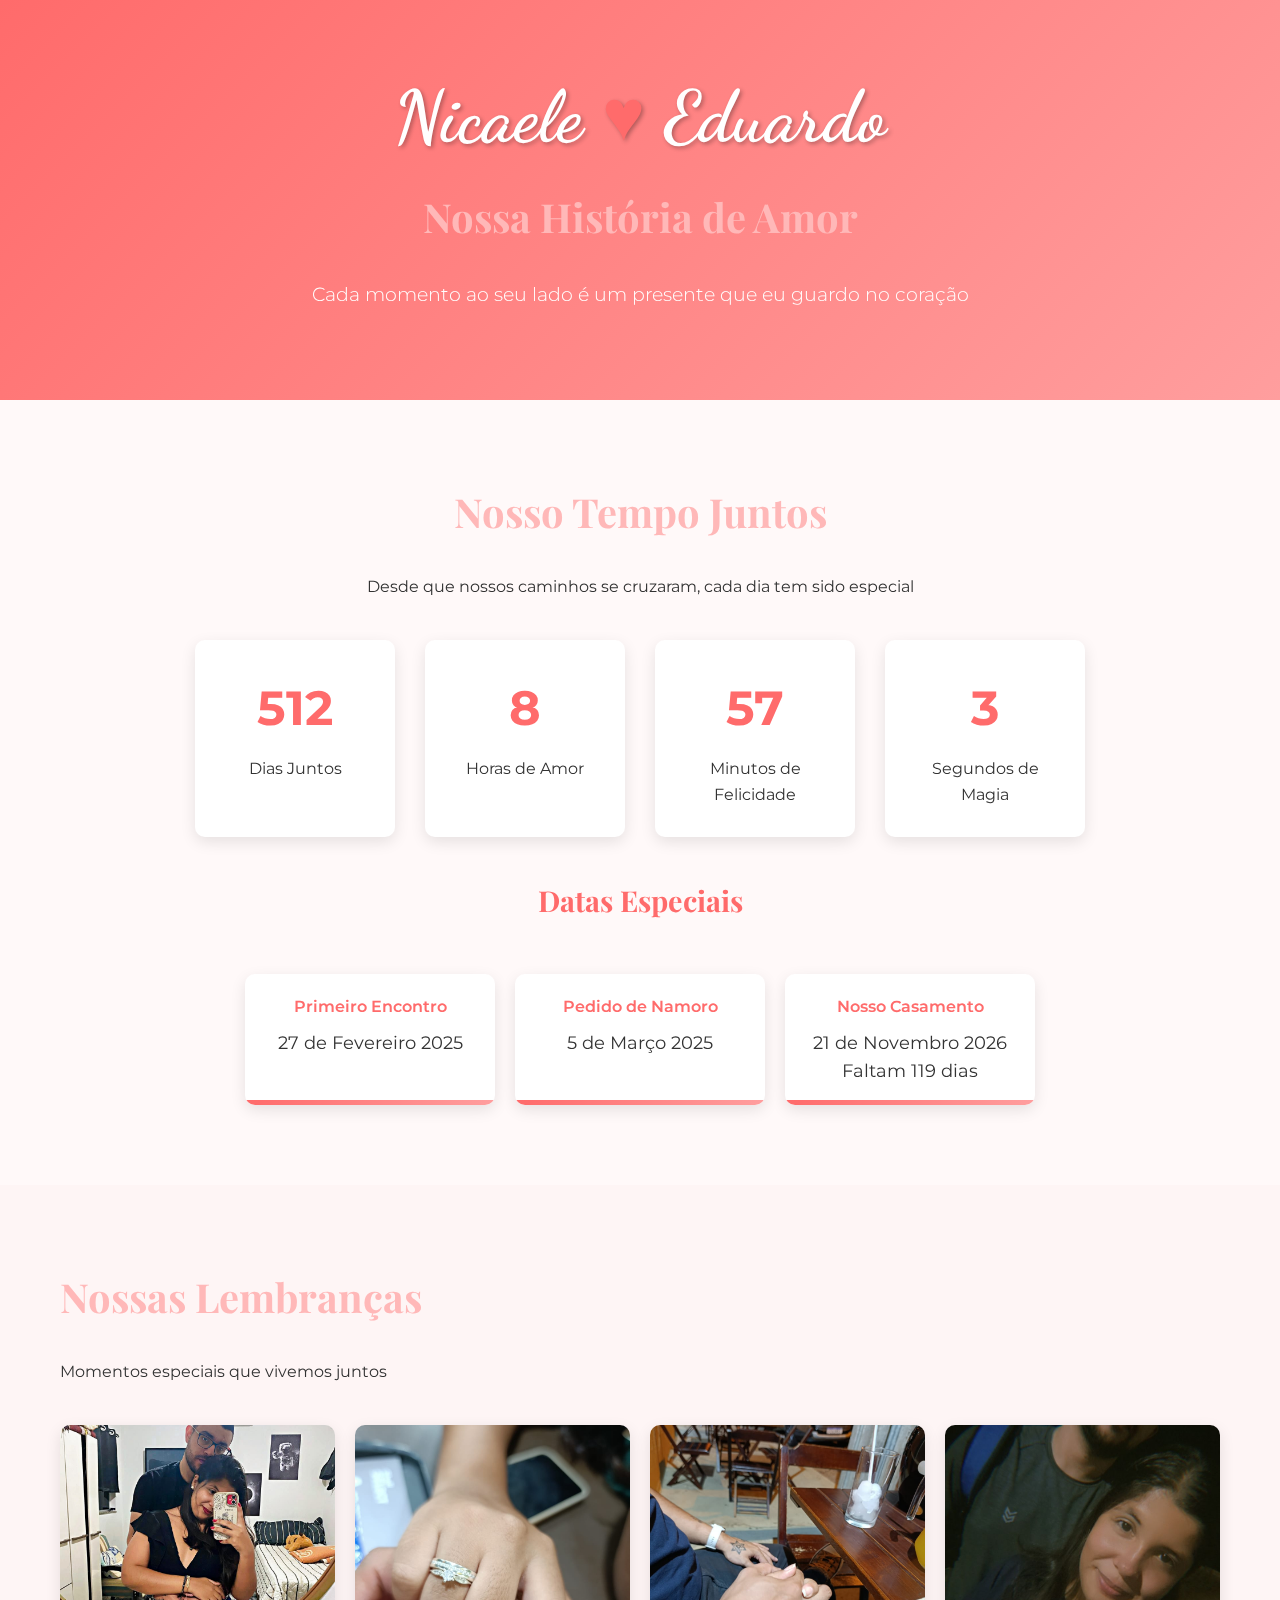
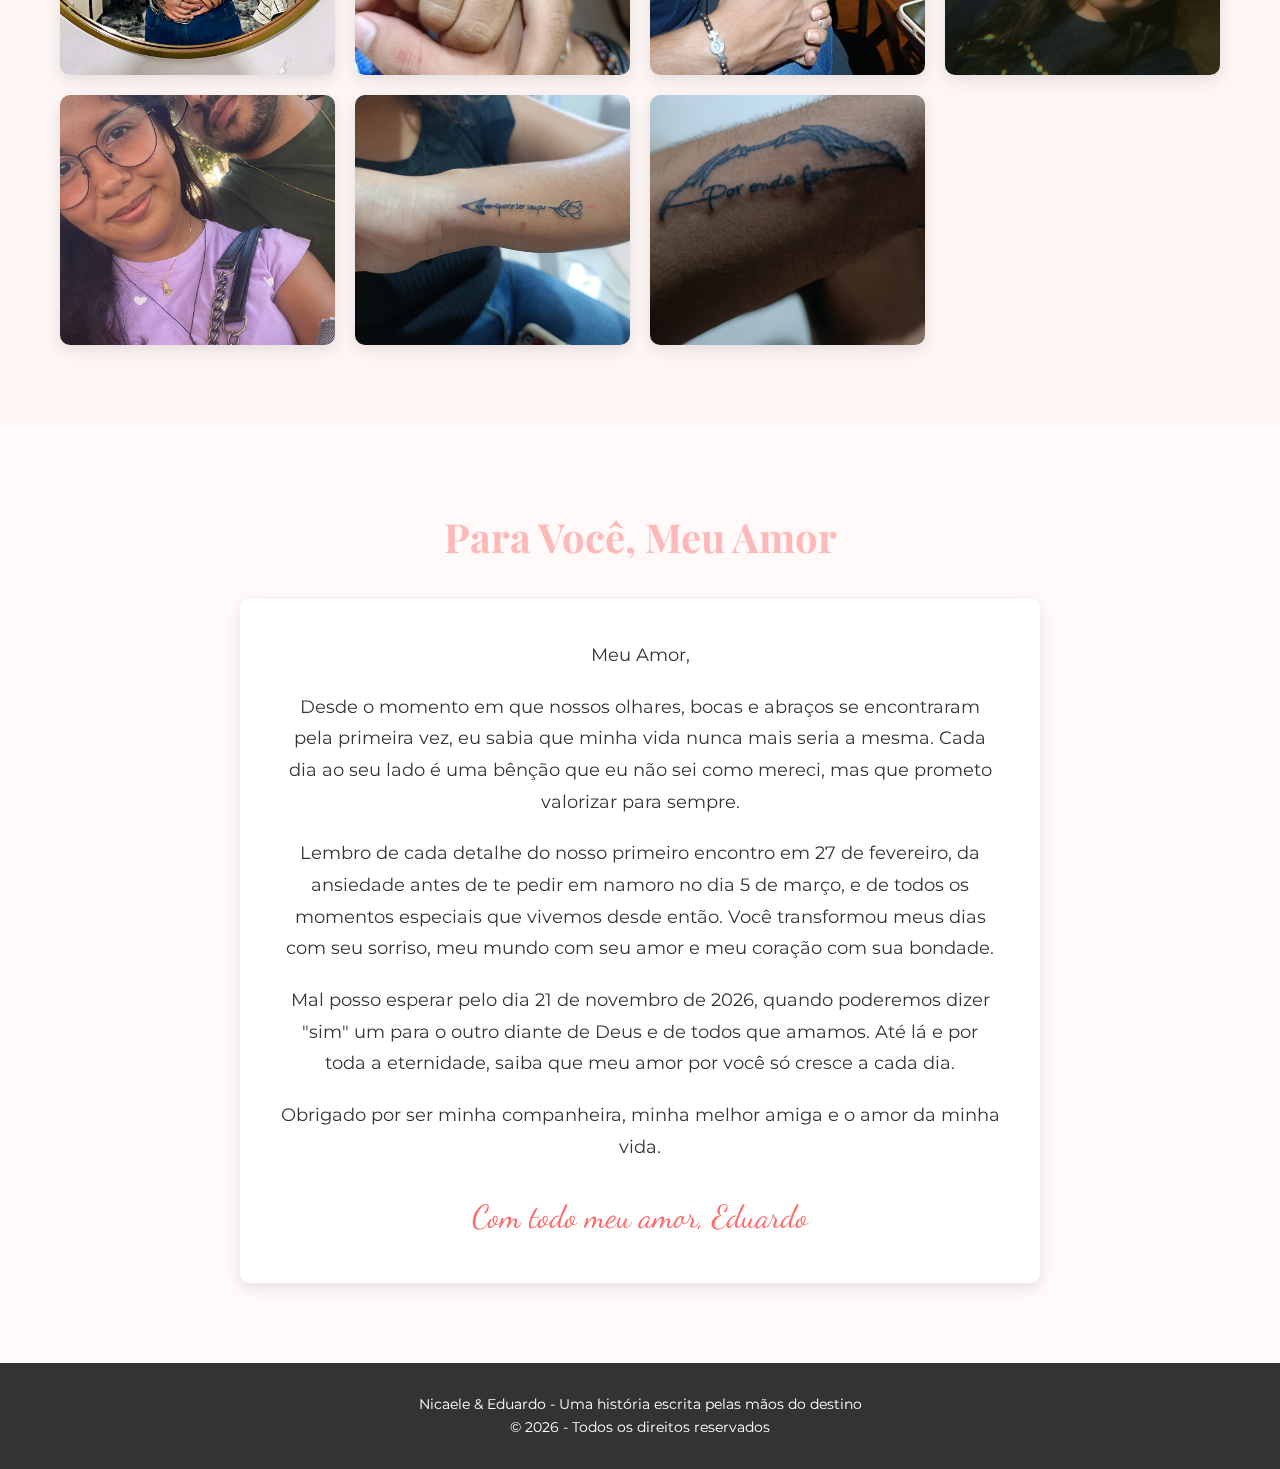
==== index.html @ 020f9d1f "first commit" ====
<!DOCTYPE html>
<html lang="pt-BR">
<head>
    <meta charset="UTF-8">
    <meta name="viewport" content="width=device-width, initial-scale=1.0">
    <title>Nicaele & Eduardo - Nossa História</title>
    <link rel="preconnect" href="https://fonts.googleapis.com">
    <link rel="preconnect" href="https://fonts.gstatic.com" crossorigin>
    <link href="https://fonts.googleapis.com/css2?family=Playfair+Display:wght@400;700&family=Montserrat:wght@300;400;600&family=Dancing+Script:wght@700&display=swap" rel="stylesheet">
    <style>
        :root {
            --primary: #ff6b6b;
            --secondary: #ffb8b8;
            --dark: #333;
            --light: #fff;
            --accent: #ff9e9e;
        }
        
        * {
            margin: 0;
            padding: 0;
            box-sizing: border-box;
        }
        
        body {
            font-family: 'Montserrat', sans-serif;
            background-color: #fff9f9;
            color: var(--dark);
            line-height: 1.6;
        }
        
        .container {
            max-width: 1200px;
            margin: 0 auto;
            padding: 0 20px;
        }
        
        header {
            background: linear-gradient(135deg, var(--primary), var(--accent));
            color: var(--light);
            text-align: center;
            padding: 60px 0;
            position: relative;
            overflow: hidden;
        }
        
        header::before {
            content: "";
            position: absolute;
            top: 0;
            left: 0;
            width: 100%;
            height: 100%;
            background: url('https://images.unsplash.com/photo-1518199266791-5375a83190b7?ixlib=rb-1.2.1&auto=format&fit=crop&w=1350&q=80') center/cover;
            opacity: 0.2;
            z-index: 0;
        }
        
        header .container {
            position: relative;
            z-index: 1;
        }
        
        h1 {
            font-family: 'Dancing Script', cursive;
            font-size: 4.5rem;
            margin-bottom: 10px;
            text-shadow: 2px 2px 4px rgba(0, 0, 0, 0.3);
        }
        
        h2 {
            font-family: 'Playfair Display', serif;
            font-size: 2.5rem;
            margin-bottom: 30px;
            color: var(--secondary);
        }
        
        h3 {
            font-family: 'Playfair Display', serif;
            font-size: 1.8rem;
            margin: 30px 0 20px;
            color: var(--primary);
        }
        
        .subtitle {
            font-size: 1.2rem;
            margin-bottom: 30px;
            font-weight: 300;
        }
        
        .heart {
            color: var(--primary);
            animation: pulse 1.5s infinite;
            display: inline-block;
        }
        
        @keyframes pulse {
            0% { transform: scale(1); }
            50% { transform: scale(1.3); }
            100% { transform: scale(1); }
        }
        
        .timeline-section {
            padding: 80px 0;
            text-align: center;
        }
        
        .counters {
            display: flex;
            justify-content: center;
            flex-wrap: wrap;
            gap: 30px;
            margin: 40px 0;
        }
        
        .counter-box {
            background: var(--light);
            border-radius: 10px;
            padding: 30px;
            width: 200px;
            box-shadow: 0 5px 15px rgba(0, 0, 0, 0.1);
            transition: transform 0.3s, box-shadow 0.3s;
        }
        
        .counter-box:hover {
            transform: translateY(-10px);
            box-shadow: 0 15px 30px rgba(0, 0, 0, 0.15);
        }
        
        .counter-number {
            font-size: 3rem;
            font-weight: 700;
            color: var(--primary);
            margin-bottom: 10px;
        }
        
        .counter-label {
            font-size: 1rem;
            color: var(--dark);
        }
        
        .important-dates {
            display: flex;
            justify-content: center;
            flex-wrap: wrap;
            gap: 20px;
            margin-top: 50px;
        }
        
        .date-card {
            background: var(--light);
            border-radius: 10px;
            padding: 20px;
            width: 250px;
            box-shadow: 0 5px 15px rgba(0, 0, 0, 0.1);
            position: relative;
            overflow: hidden;
        }
        
        .date-card::after {
            content: "";
            position: absolute;
            bottom: 0;
            left: 0;
            width: 100%;
            height: 5px;
            background: linear-gradient(90deg, var(--primary), var(--accent));
        }
        
        .date-title {
            font-weight: 600;
            margin-bottom: 10px;
            color: var(--primary);
        }
        
        .date {
            font-size: 1.1rem;
        }
        
        .gallery-section {
            padding: 80px 0;
            background-color: #fef5f5;
        }
        
        .gallery {
            display: grid;
            grid-template-columns: repeat(auto-fill, minmax(250px, 1fr));
            gap: 20px;
            margin-top: 40px;
        }
        
        .gallery-item {
            position: relative;
            border-radius: 10px;
            overflow: hidden;
            box-shadow: 0 5px 15px rgba(0, 0, 0, 0.1);
            height: 250px;
            transition: transform 0.3s;
            cursor: pointer;
        }
        
        .gallery-item:hover {
            transform: scale(1.03);
        }
        
        .gallery-item img {
            width: 100%;
            height: 100%;
            object-fit: cover;
            transition: transform 0.5s;
        }
        
        .gallery-item:hover img {
            transform: scale(1.1);
        }
        
        .gallery-caption {
            position: absolute;
            bottom: 0;
            left: 0;
            width: 100%;
            background: linear-gradient(transparent, rgba(0, 0, 0, 0.7));
            color: white;
            padding: 15px;
            transform: translateY(100%);
            transition: transform 0.3s;
        }
        
        .gallery-item:hover .gallery-caption {
            transform: translateY(0);
        }
        
        .message-section {
            padding: 80px 0;
            text-align: center;
        }
        
        .love-letter {
            background: var(--light);
            border-radius: 10px;
            padding: 40px;
            max-width: 800px;
            margin: 0 auto;
            box-shadow: 0 5px 15px rgba(0, 0, 0, 0.1);
            position: relative;
        }
        
        .love-letter::before, .love-letter::after {
            content: """;
            font-family: 'Playfair Display', serif;
            font-size: 5rem;
            color: var(--secondary);
            position: absolute;
            opacity: 0.3;
        }
        
        .love-letter::before {
            top: 10px;
            left: 20px;
        }
        
        .love-letter::after {
            bottom: 10px;
            right: 20px;
        }
        
        .love-letter p {
            font-size: 1.1rem;
            margin-bottom: 20px;
            line-height: 1.8;
        }
        
        .signature {
            font-family: 'Dancing Script', cursive;
            font-size: 2rem;
            color: var(--primary);
            margin-top: 30px;
        }
        
        footer {
            background: var(--dark);
            color: var(--light);
            text-align: center;
            padding: 30px 0;
            font-size: 0.9rem;
        }
        
        .floating-hearts {
            position: fixed;
            top: 0;
            left: 0;
            width: 100%;
            height: 100%;
            pointer-events: none;
            z-index: -1;
        }
        
        .heart-particle {
            position: absolute;
            color: var(--secondary);
            font-size: 20px;
            opacity: 0;
            animation: float 10s linear infinite;
        }
        
        /* Lightbox Styles */
        .lightbox {
            display: none;
            position: fixed;
            top: 0;
            left: 0;
            width: 100%;
            height: 100%;
            background-color: rgba(0, 0, 0, 0.9);
            z-index: 1000;
            justify-content: center;
            align-items: center;
        }
        
        .lightbox.active {
            display: flex;
        }
        
        .lightbox-content {
            max-width: 90%;
            max-height: 90%;
            position: relative;
        }
        
        .lightbox-img {
            max-width: 100%;
            max-height: 80vh;
            border-radius: 8px;
            box-shadow: 0 0 20px rgba(255, 255, 255, 0.3);
        }
        
        .lightbox-caption {
            color: white;
            text-align: center;
            margin-top: 15px;
            font-size: 1.2rem;
        }
        
        .close-lightbox {
            position: absolute;
            top: 20px;
            right: 30px;
            color: white;
            font-size: 40px;
            font-weight: bold;
            cursor: pointer;
            transition: 0.3s;
        }
        
        .close-lightbox:hover {
            color: var(--primary);
        }
        
        .prev, .next {
            cursor: pointer;
            position: absolute;
            top: 50%;
            width: auto;
            padding: 16px;
            margin-top: -22px;
            color: white;
            font-weight: bold;
            font-size: 30px;
            transition: 0.3s;
            user-select: none;
        }
        
        .next {
            right: 20px;
        }
        
        .prev {
            left: 20px;
        }
        
        .prev:hover, .next:hover {
            color: var(--primary);
        }
        
        @keyframes float {
            0% {
                transform: translateY(100vh) rotate(0deg);
                opacity: 0;
            }
            10% {
                opacity: 0.7;
            }
            90% {
                opacity: 0.7;
            }
            100% {
                transform: translateY(-100px) rotate(360deg);
                opacity: 0;
            }
        }
        
        @media (max-width: 768px) {
            h1 {
                font-size: 3rem;
            }
            
            h2 {
                font-size: 2rem;
            }
            
            .counter-box {
                width: 150px;
                padding: 20px;
            }
            
            .counter-number {
                font-size: 2rem;
            }
            
            .lightbox-img {
                max-height: 60vh;
            }
            
            .prev, .next {
                font-size: 24px;
                padding: 10px;
            }
            
            .close-lightbox {
                font-size: 30px;
                top: 10px;
                right: 15px;
            }
        }
    </style>
</head>
<body>
  <audio autoplay loop>
    <source src="chemicalsdirect.co.za - Luan Santana - CERTEZA (Ao Vivo na Lua) (320 KBps).mp3" type="audio/mpeg">
    Seu navegador não suporta o elemento de áudio.
  </audio>

    <div class="floating-hearts" id="hearts-container"></div>
    
    <!-- Lightbox -->
    <div class="lightbox" id="lightbox">
        <span class="close-lightbox">&times;</span>
        <div class="lightbox-content">
            <span class="prev" id="prev">&#10094;</span>
            <img class="lightbox-img" id="lightbox-img" src="" alt="">
            <span class="next" id="next">&#10095;</span>
            <div class="lightbox-caption" id="lightbox-caption"></div>
        </div>
    </div>
    
    <header>
        <div class="container">
            <h1>Nicaele <span class="heart">♥</span> Eduardo</h1>
            <h2>Nossa História de Amor</h2>
            <p class="subtitle">Cada momento ao seu lado é um presente que eu guardo no coração</p>
        </div>
    </header>
    
    <section class="timeline-section">
        <div class="container">
            <h2>Nosso Tempo Juntos</h2>
            <p>Desde que nossos caminhos se cruzaram, cada dia tem sido especial</p>
            
            <div class="counters">
                <div class="counter-box">
                    <div class="counter-number" id="days-together">0</div>
                    <div class="counter-label">Dias Juntos</div>
                </div>
                <div class="counter-box">
                    <div class="counter-number" id="hours-together">0</div>
                    <div class="counter-label">Horas de Amor</div>
                </div>
                <div class="counter-box">
                    <div class="counter-number" id="minutes-together">0</div>
                    <div class="counter-label">Minutos de Felicidade</div>
                </div>
                <div class="counter-box">
                    <div class="counter-number" id="seconds-together">0</div>
                    <div class="counter-label">Segundos de Magia</div>
                </div>
            </div>
            
            <h3>Datas Especiais</h3>
            <div class="important-dates">
                <div class="date-card">
                    <div class="date-title">Primeiro Encontro</div>
                    <div class="date">27 de Fevereiro 2025</div>
                </div>
                <div class="date-card">
                    <div class="date-title">Pedido de Namoro</div>
                    <div class="date">5 de Março 2025</div>
                </div>
                <div class="date-card">
                    <div class="date-title">Nosso Casamento</div>
                    <div class="date">21 de Novembro 2026</div>
                    <div class="date" id="wedding-countdown"></div>
                </div>
            </div>
        </div>
    </section>
    
    <section class="gallery-section">
        <div class="container">
            <h2>Nossas Lembranças</h2>
            <p>Momentos especiais que vivemos juntos</p>
            
            <div class="gallery" id="photo-gallery">
                <div class="gallery-item">
                    <img src="images/1.jpeg" alt="Nossa primeira foto juntos" data-caption="Nossa primeira foto juntos">
                    <div class="gallery-caption">Nossa primeira foto juntos</div>
                </div>
                <div class="gallery-item">
                    <img src="images/3.jpeg" alt="Pedido de namoro" data-caption="Pedido de namoro">
                    <div class="gallery-caption">Pedido de namoro</div>
                </div>
                <div class="gallery-item">
                    <img src="images/4.jpeg" alt="Juntos sempre" data-caption="Juntos sempre">
                    <div class="gallery-caption">Juntos sempre</div>
                </div>
                <div class="gallery-item">
                    <img src="images/5.jpeg" alt="Caminhada na orla" data-caption="Caminhada na orla">
                    <div class="gallery-caption">Caminhada na orla</div>
                </div>
                <div class="gallery-item">
                    <img src="images/7.jpeg" alt="Juntos" data-caption="Juntos">
                    <div class="gallery-caption">Juntos</div>
                </div>
                <div class="gallery-item">
                    <img src="images/6.jpeg" alt="Nossa tatuagem" data-caption="Nossa tatuagem">
                    <div class="gallery-caption">Nossa tatuagem</div>
                </div>
                <div class="gallery-item">
                    <img src="images/8.jpeg" alt="Nossa tatuagem" data-caption="Nossa tatuagem">
                    <div class="gallery-caption">Nossa tatuagem</div>
                </div>
            </div>
        </div>
    </section>
    
    <section class="message-section">
        <div class="container">
            <h2>Para Você, Meu Amor</h2>
            
            <div class="love-letter">
                <p>Meu Amor,</p>
                
                <p>Desde o momento em que nossos olhares, bocas e abraços se encontraram pela primeira vez, eu sabia que minha vida nunca mais seria a mesma. Cada dia ao seu lado é uma bênção que eu não sei como mereci, mas que prometo valorizar para sempre.</p>
                
                <p>Lembro de cada detalhe do nosso primeiro encontro em 27 de fevereiro, da ansiedade antes de te pedir em namoro no dia 5 de março, e de todos os momentos especiais que vivemos desde então. Você transformou meus dias com seu sorriso, meu mundo com seu amor e meu coração com sua bondade.</p>
                
                <p>Mal posso esperar pelo dia 21 de novembro de 2026, quando poderemos dizer "sim" um para o outro diante de Deus e de todos que amamos. Até lá e por toda a eternidade, saiba que meu amor por você só cresce a cada dia.</p>
                
                <p>Obrigado por ser minha companheira, minha melhor amiga e o amor da minha vida.</p>
                
                <div class="signature">Com todo meu amor, Eduardo</div>
            </div>
        </div>
    </section>
    
    <footer>
        <div class="container">
            <p>Nicaele & Eduardo - Uma história escrita pelas mãos do destino</p>
            <p>© <span id="current-year"></span> - Todos os direitos reservados</p>
        </div>
    </footer>
    
    <script>
        // Configuração das datas importantes
        const firstMeetDate = new Date('2025-02-27');
        const relationshipDate = new Date('2025-03-05');
        const weddingDate = new Date('2026-11-21');
        
        // Atualiza o contador de tempo juntos
        function updateCounters() {
            const now = new Date();
            
            // Tempo desde o primeiro encontro
            const timeTogether = now - firstMeetDate;
            
            const days = Math.floor(timeTogether / (1000 * 60 * 60 * 24));
            const hours = Math.floor((timeTogether % (1000 * 60 * 60 * 24)) / (1000 * 60 * 60));
            const minutes = Math.floor((timeTogether % (1000 * 60 * 60)) / (1000 * 60));
            const seconds = Math.floor((timeTogether % (1000 * 60)) / 1000);
            
            document.getElementById('days-together').textContent = days;
            document.getElementById('hours-together').textContent = hours;
            document.getElementById('minutes-together').textContent = minutes;
            document.getElementById('seconds-together').textContent = seconds;
            
            // Contagem regressiva para o casamento
            const timeToWedding = weddingDate - now;
            if (timeToWedding > 0) {
                const weddingDays = Math.floor(timeToWedding / (1000 * 60 * 60 * 24));
                document.getElementById('wedding-countdown').textContent = `Faltam ${weddingDays} dias`;
            } else {
                document.getElementById('wedding-countdown').textContent = `Já casados!`;
            }
        }
        
        // Cria corações flutuantes
        function createHearts() {
            const heartsContainer = document.getElementById('hearts-container');
            const heart = document.createElement('div');
            heart.className = 'heart-particle';
            heart.innerHTML = '♥';
            
            // Posição aleatória
            heart.style.left = Math.random() * 100 + 'vw';
            heart.style.animationDuration = (Math.random() * 5 + 5) + 's';
            heart.style.fontSize = (Math.random() * 20 + 10) + 'px';
            
            heartsContainer.appendChild(heart);
            
            // Remove o coração após a animação terminar
            setTimeout(() => {
                heart.remove();
            }, 10000);
        }
        
        // Atualiza o ano atual no footer
        document.getElementById('current-year').textContent = new Date().getFullYear();
        
        // Inicializa e atualiza os contadores
        updateCounters();
        setInterval(updateCounters, 1000);
        
        // Cria corações periodicamente
        setInterval(createHearts, 300);
        
        // Lightbox functionality
        const lightbox = document.getElementById('lightbox');
        const lightboxImg = document.getElementById('lightbox-img');
        const lightboxCaption = document.getElementById('lightbox-caption');
        const closeBtn = document.querySelector('.close-lightbox');
        const prevBtn = document.getElementById('prev');
        const nextBtn = document.getElementById('next');
        
        // Get all gallery images
        const galleryImages = document.querySelectorAll('.gallery-item img');
        let currentImageIndex = 0;
        
        // Open lightbox when clicking on an image
        galleryImages.forEach((img, index) => {
            img.addEventListener('click', () => {
                currentImageIndex = index;
                updateLightbox();
                lightbox.classList.add('active');
                document.body.style.overflow = 'hidden'; // Prevent scrolling when lightbox is open
            });
        });
        
        // Close lightbox
        closeBtn.addEventListener('click', () => {
            lightbox.classList.remove('active');
            document.body.style.overflow = 'auto';
        });
        
        // Close when clicking outside the image
        lightbox.addEventListener('click', (e) => {
            if (e.target === lightbox) {
                lightbox.classList.remove('active');
                document.body.style.overflow = 'auto';
            }
        });
        
        // Navigation between images
        prevBtn.addEventListener('click', (e) => {
            e.stopPropagation();
            currentImageIndex = (currentImageIndex - 1 + galleryImages.length) % galleryImages.length;
            updateLightbox();
        });
        
        nextBtn.addEventListener('click', (e) => {
            e.stopPropagation();
            currentImageIndex = (currentImageIndex + 1) % galleryImages.length;
            updateLightbox();
        });
        
        // Keyboard navigation
        document.addEventListener('keydown', (e) => {
            if (!lightbox.classList.contains('active')) return;
            
            if (e.key === 'Escape') {
                lightbox.classList.remove('active');
                document.body.style.overflow = 'auto';
            } else if (e.key === 'ArrowLeft') {
                currentImageIndex = (currentImageIndex - 1 + galleryImages.length) % galleryImages.length;
                updateLightbox();
            } else if (e.key === 'ArrowRight') {
                currentImageIndex = (currentImageIndex + 1) % galleryImages.length;
                updateLightbox();
            }
        });
        
        // Update lightbox content
        function updateLightbox() {
            const currentImage = galleryImages[currentImageIndex];
            lightboxImg.src = currentImage.src;
            lightboxCaption.textContent = currentImage.getAttribute('data-caption') || currentImage.alt;
        }
    </script>
</body>
</html>
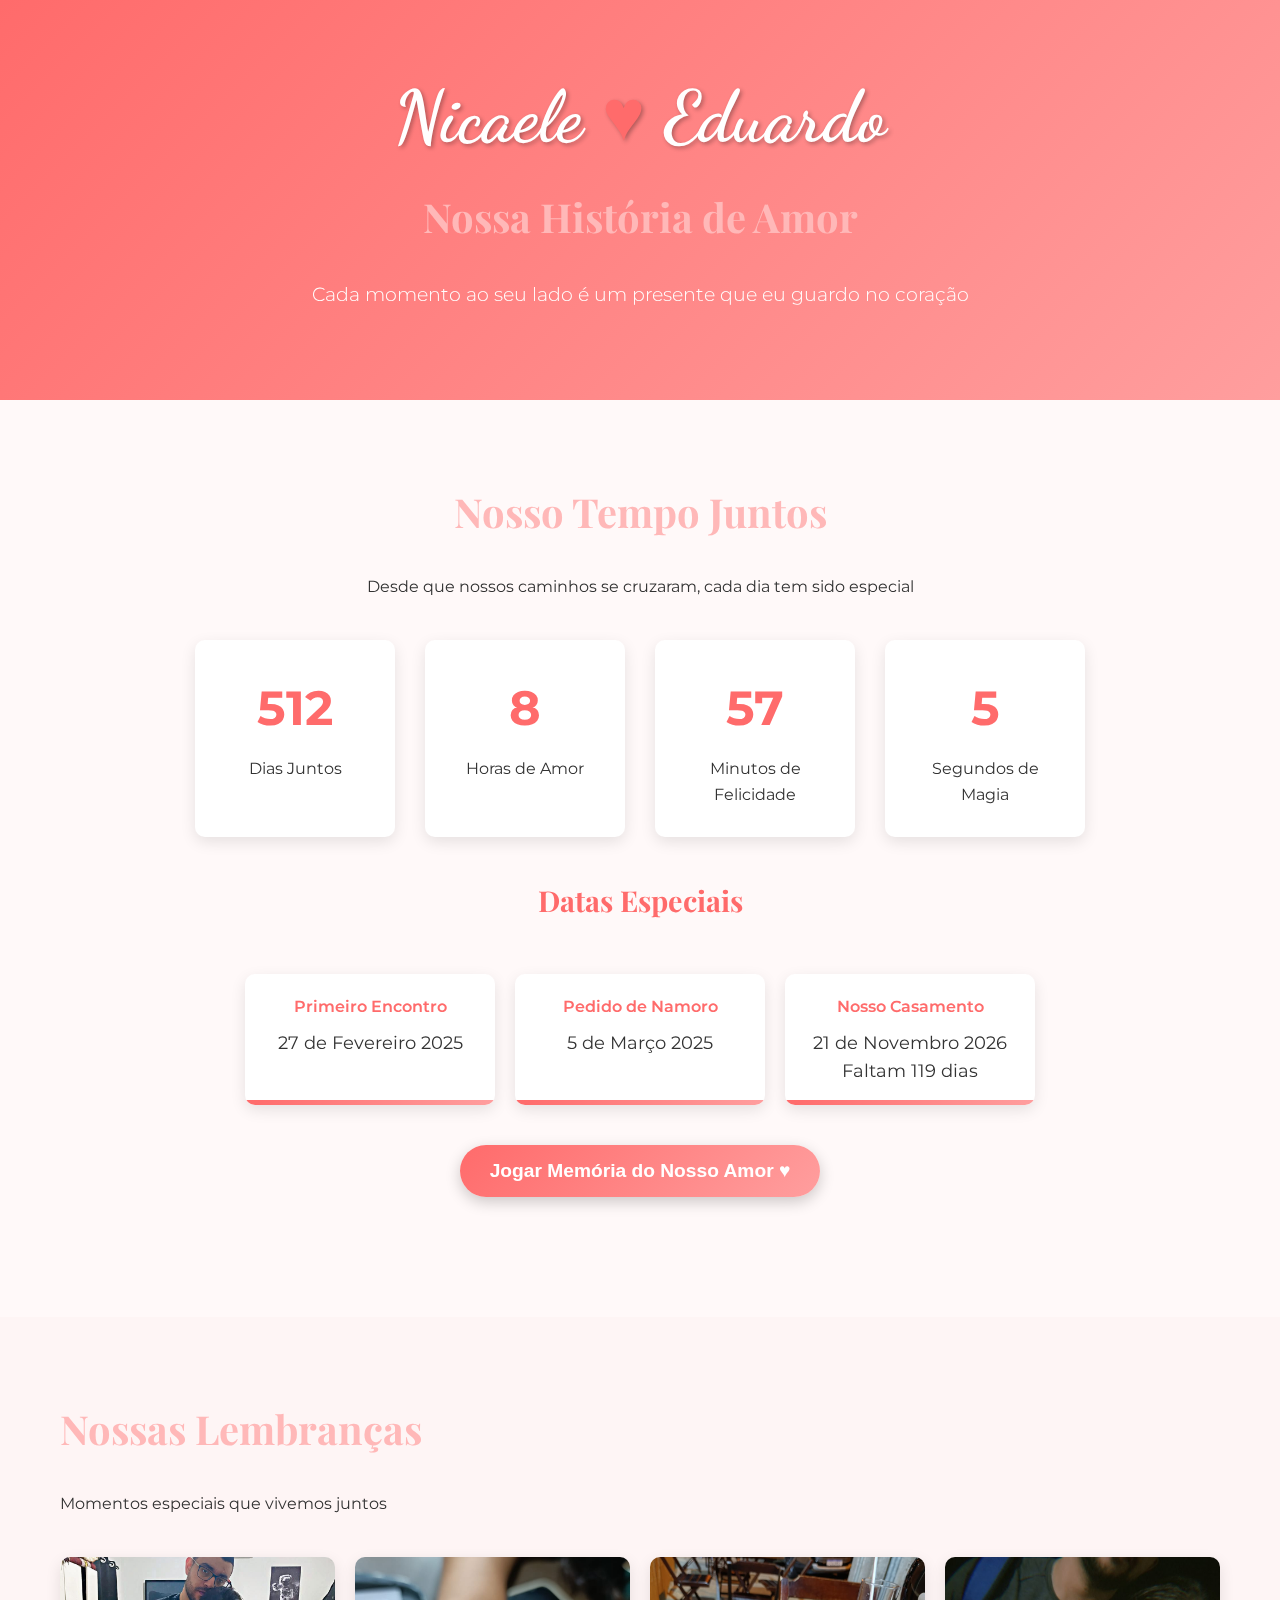
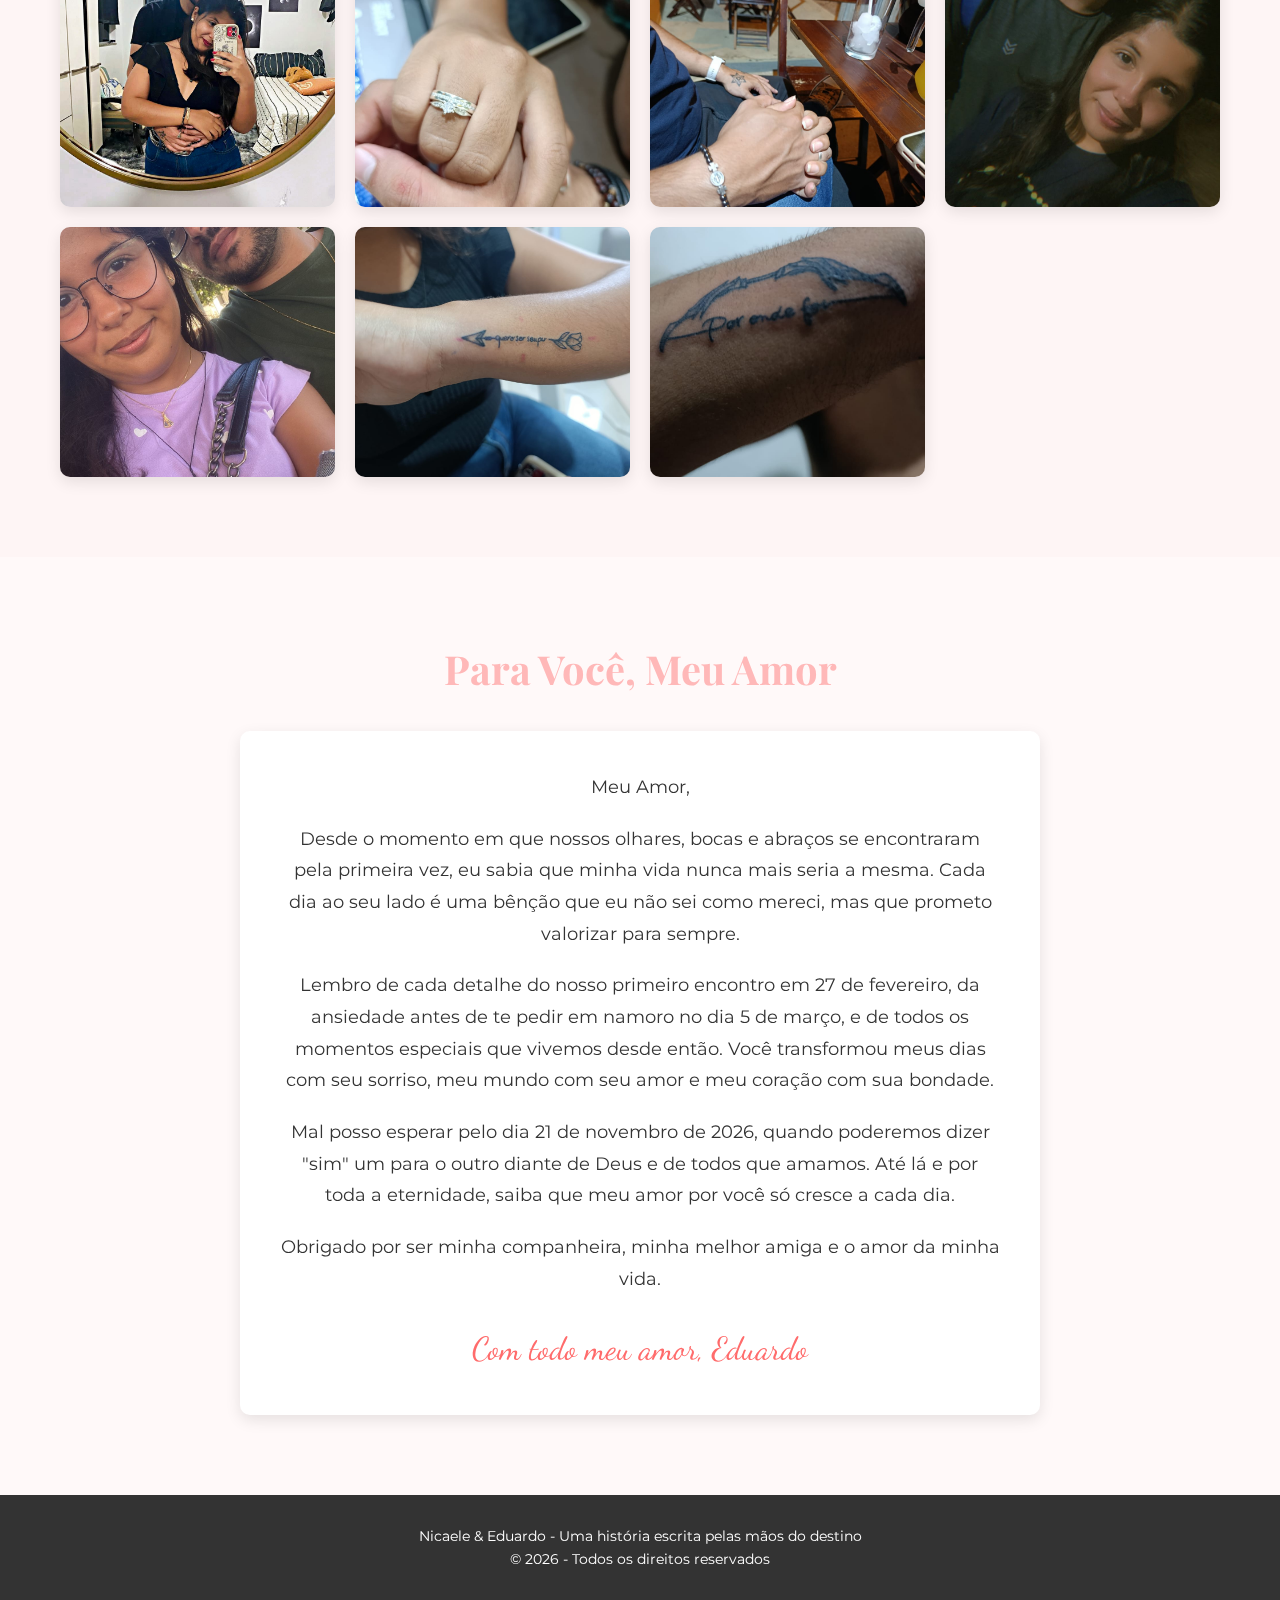
==== commit 04ca13e0: "game" ====
--- a/index.html
+++ b/index.html
@@ -233,6 +233,26 @@
         .message-section {
             padding: 80px 0;
             text-align: center;
+        }
+
+        .game-button {
+            display: block;
+            margin: 40px auto;
+            padding: 15px 30px;
+            background: linear-gradient(135deg, var(--primary), var(--accent));
+            color: white;
+            border: none;
+            border-radius: 50px;
+            font-size: 1.2rem;
+            font-weight: 600;
+            cursor: pointer;
+            box-shadow: 0 5px 15px rgba(0, 0, 0, 0.2);
+            transition: all 0.3s ease;
+        }
+        
+        .game-button:hover {
+            transform: translateY(-3px);
+            box-shadow: 0 8px 20px rgba(0, 0, 0, 0.3);
         }
         
         .love-letter {
@@ -502,6 +522,10 @@
                 </div>
             </div>
         </div>
+
+        <button class="game-button" onclick="window.location.href='memory-game.html'">
+            Jogar Memória do Nosso Amor ♥
+        </button>
     </section>
     
     <section class="gallery-section">
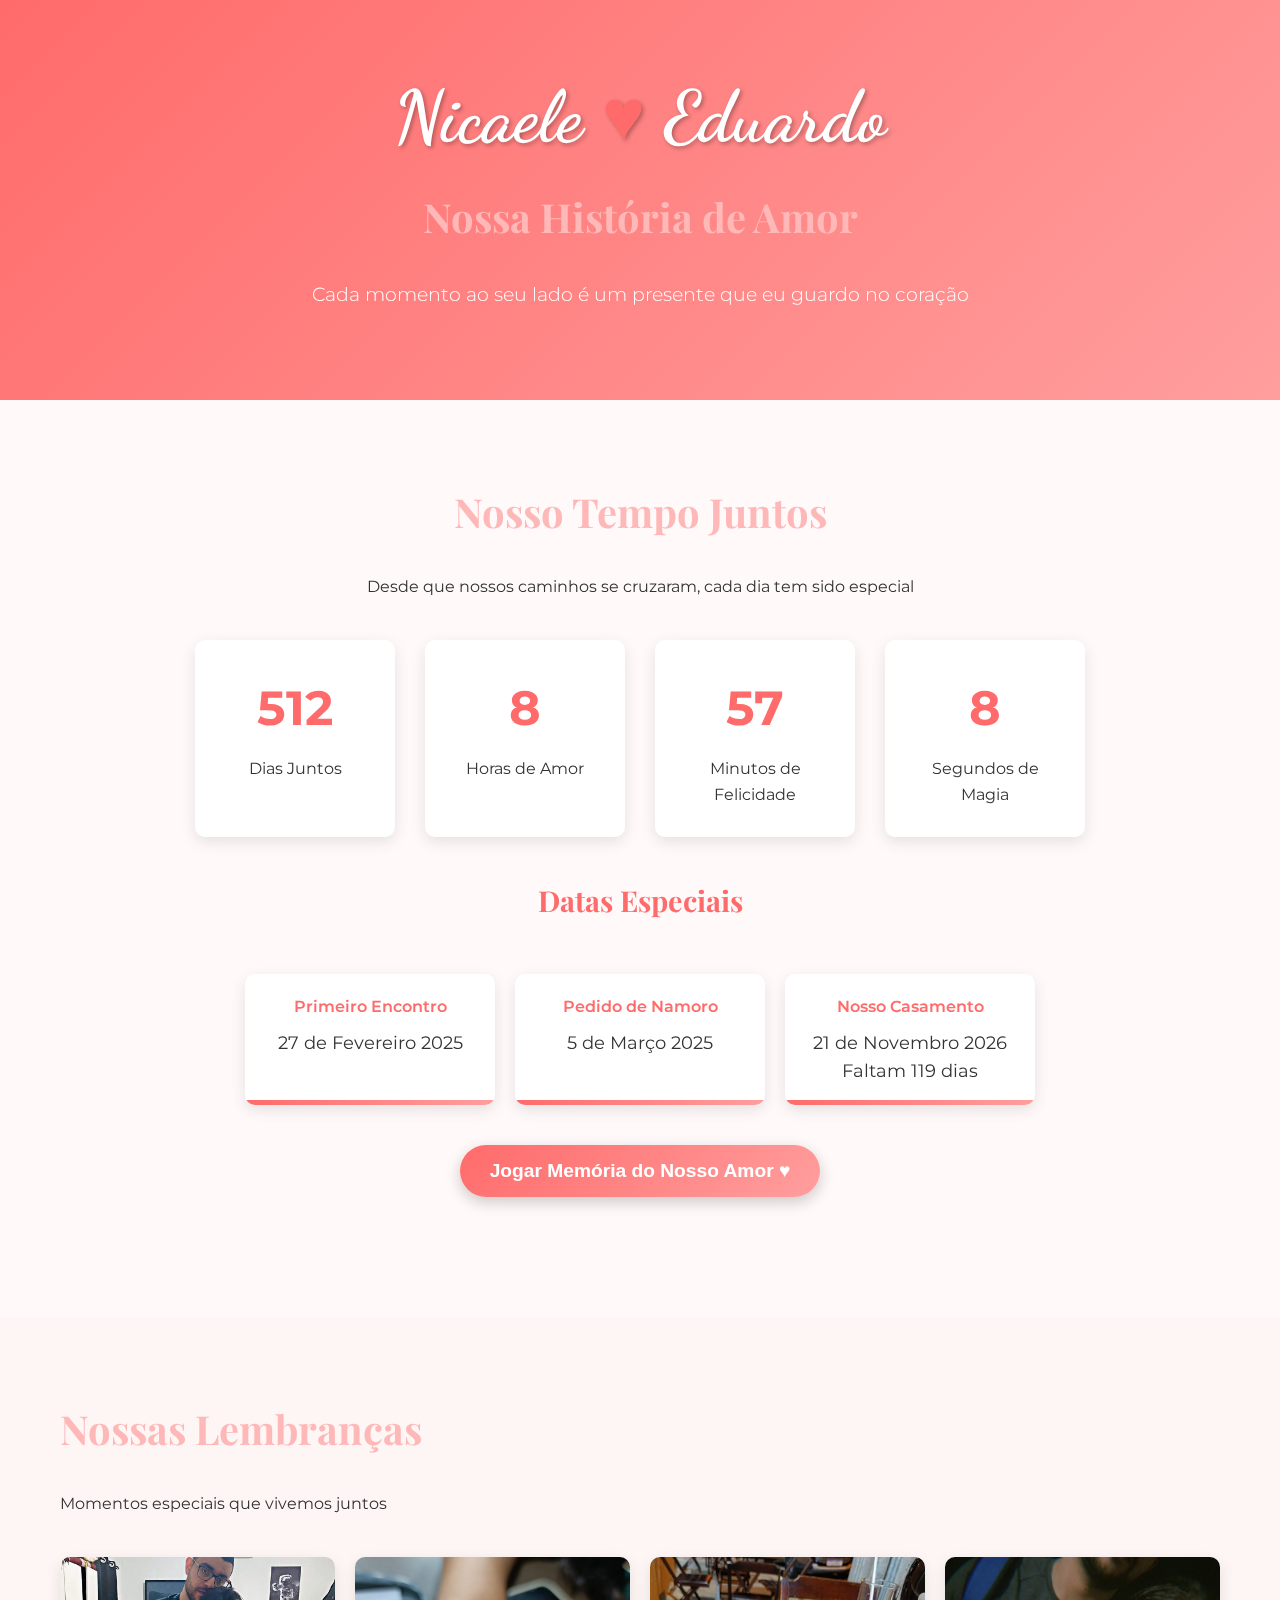
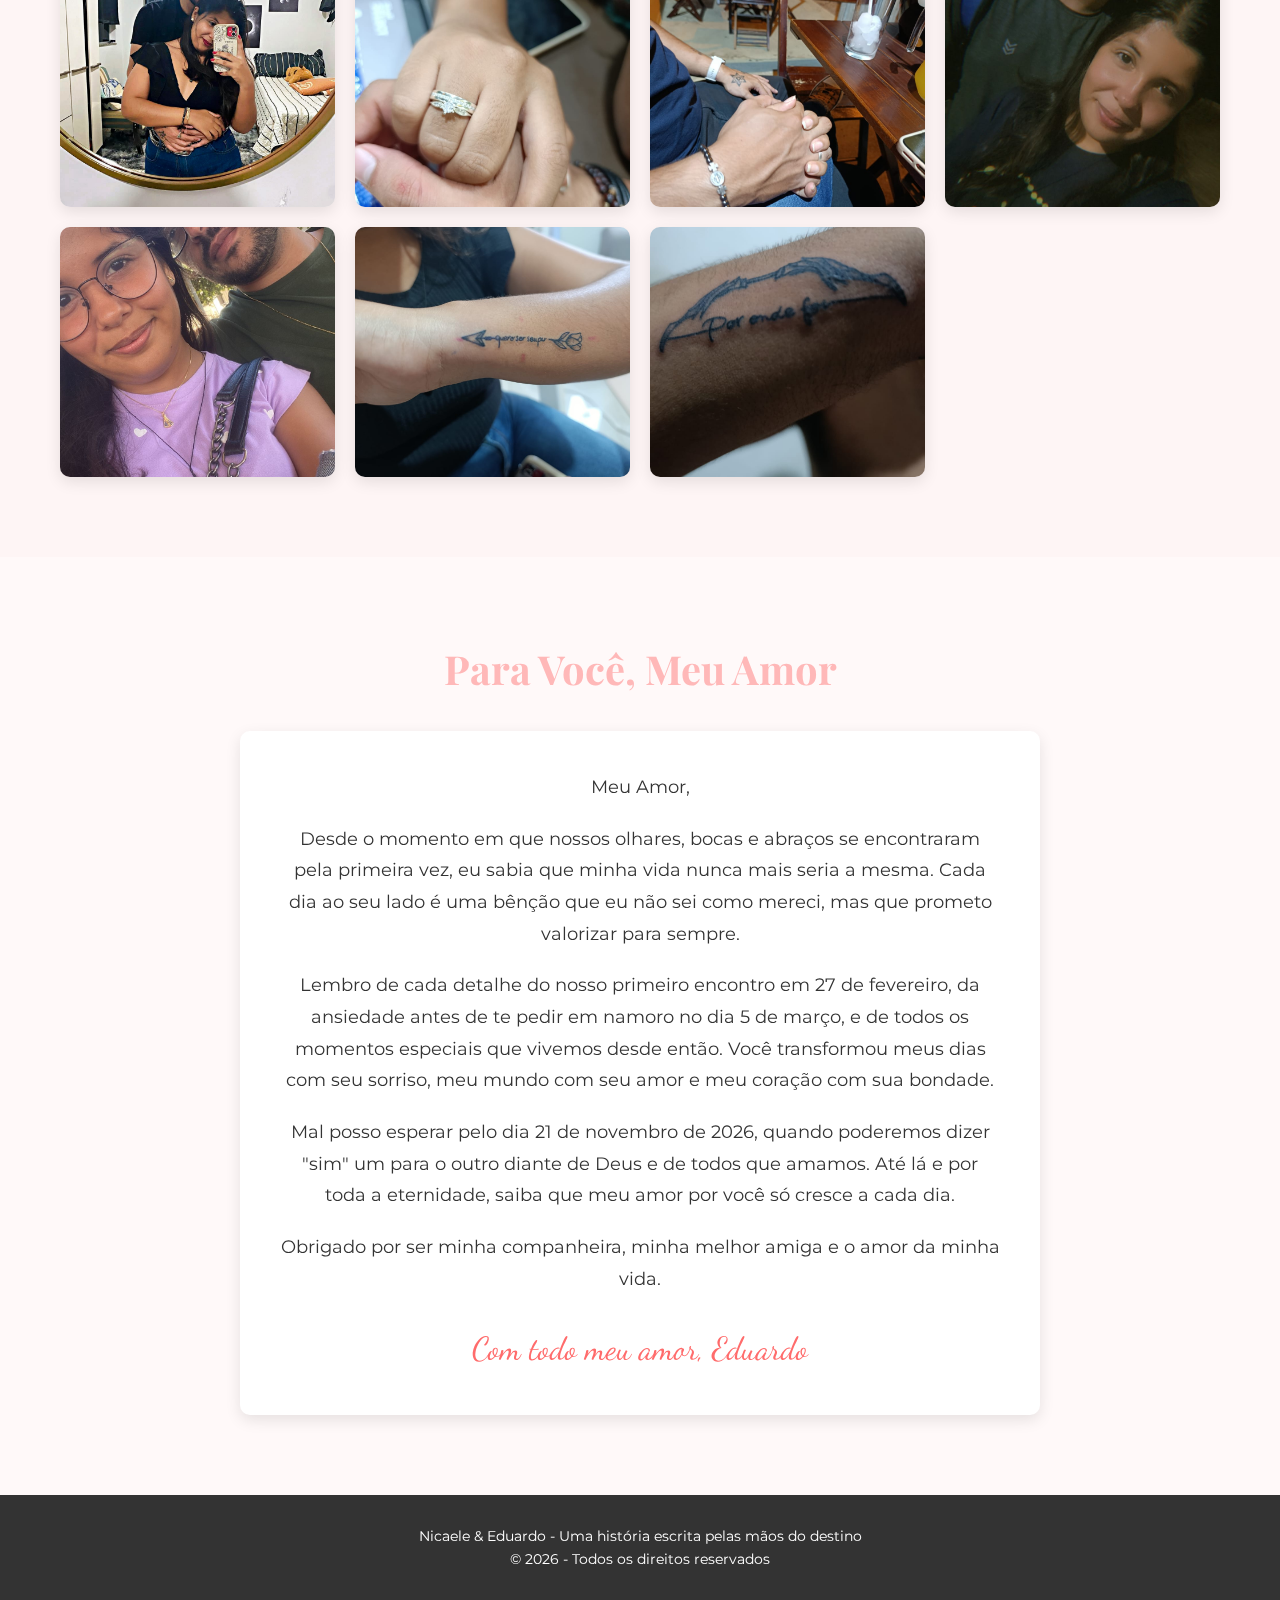
==== commit 404ad2ea: "outros" ====
--- a/index.html
+++ b/index.html
@@ -455,10 +455,10 @@
     </style>
 </head>
 <body>
-  <audio autoplay loop>
+  <!-- <audio autoplay loop>
     <source src="chemicalsdirect.co.za - Luan Santana - CERTEZA (Ao Vivo na Lua) (320 KBps).mp3" type="audio/mpeg">
     Seu navegador não suporta o elemento de áudio.
-  </audio>
+  </audio> -->
 
     <div class="floating-hearts" id="hearts-container"></div>
     
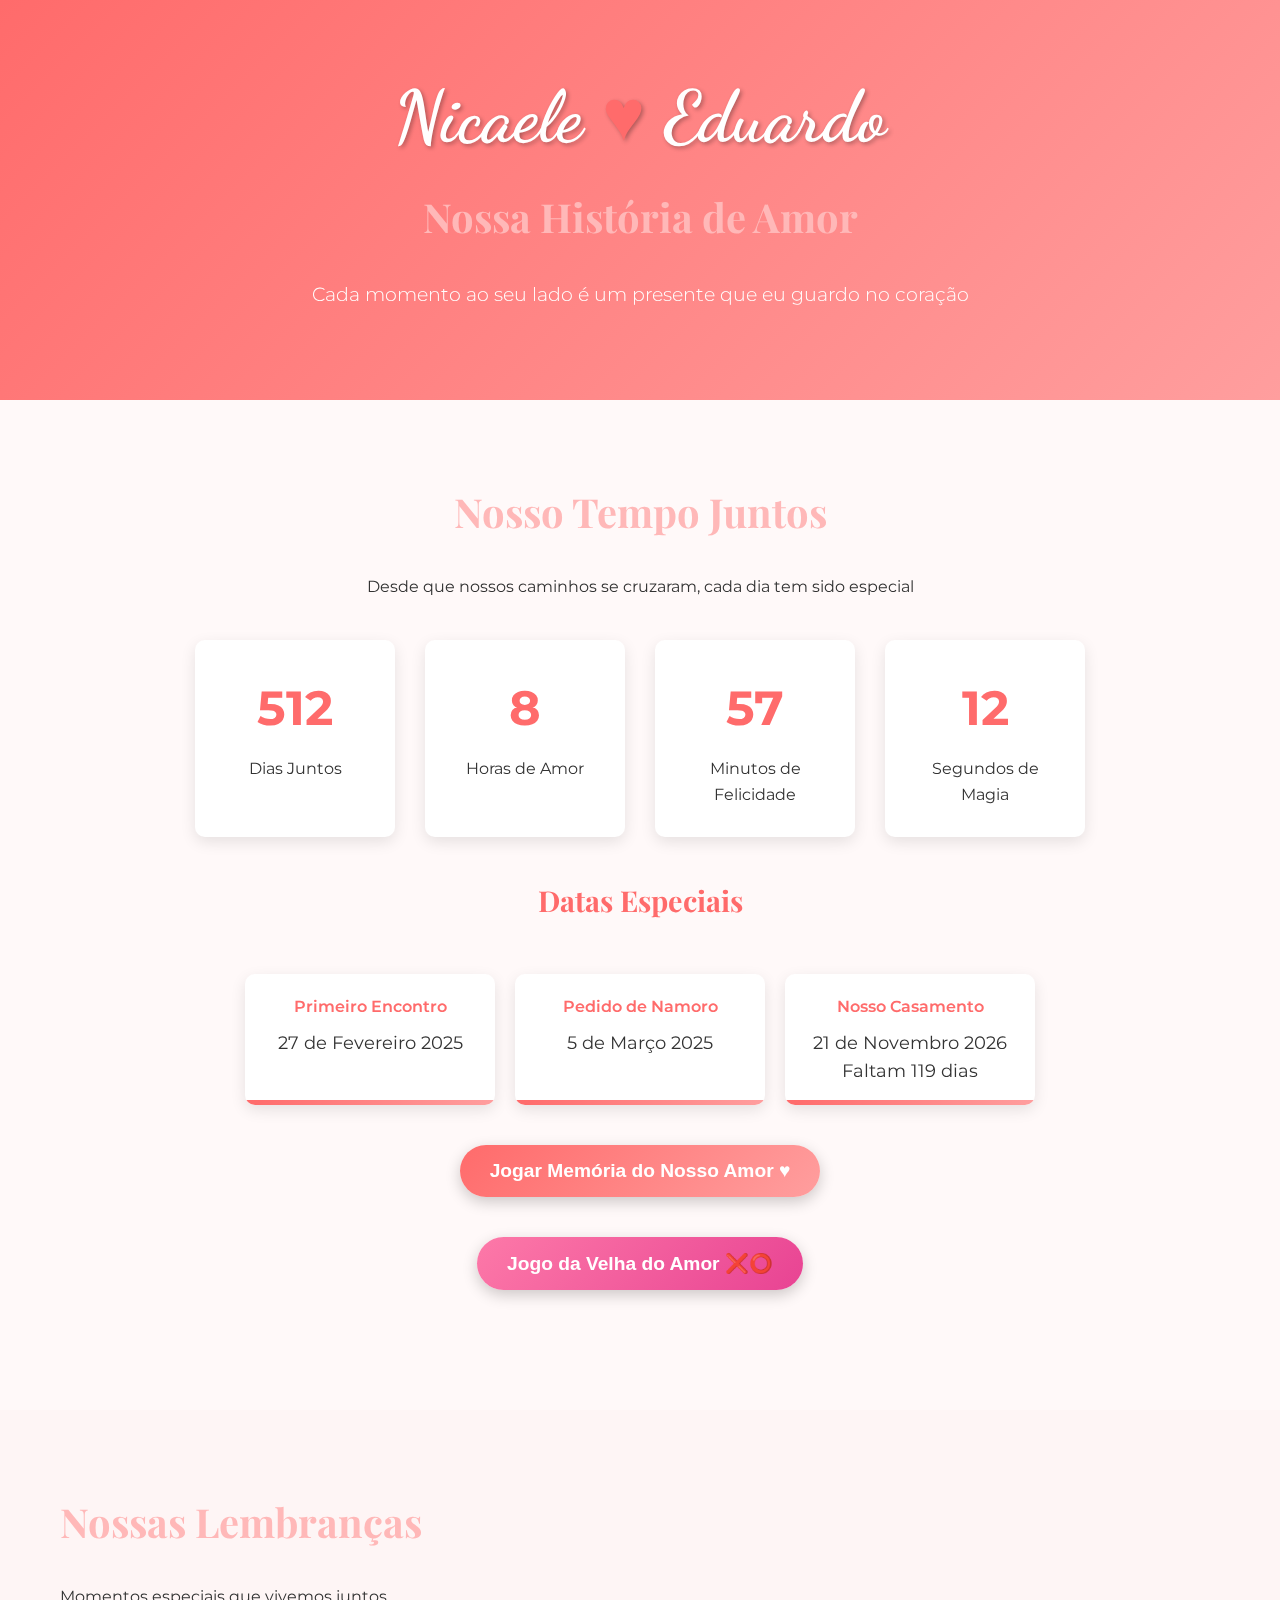
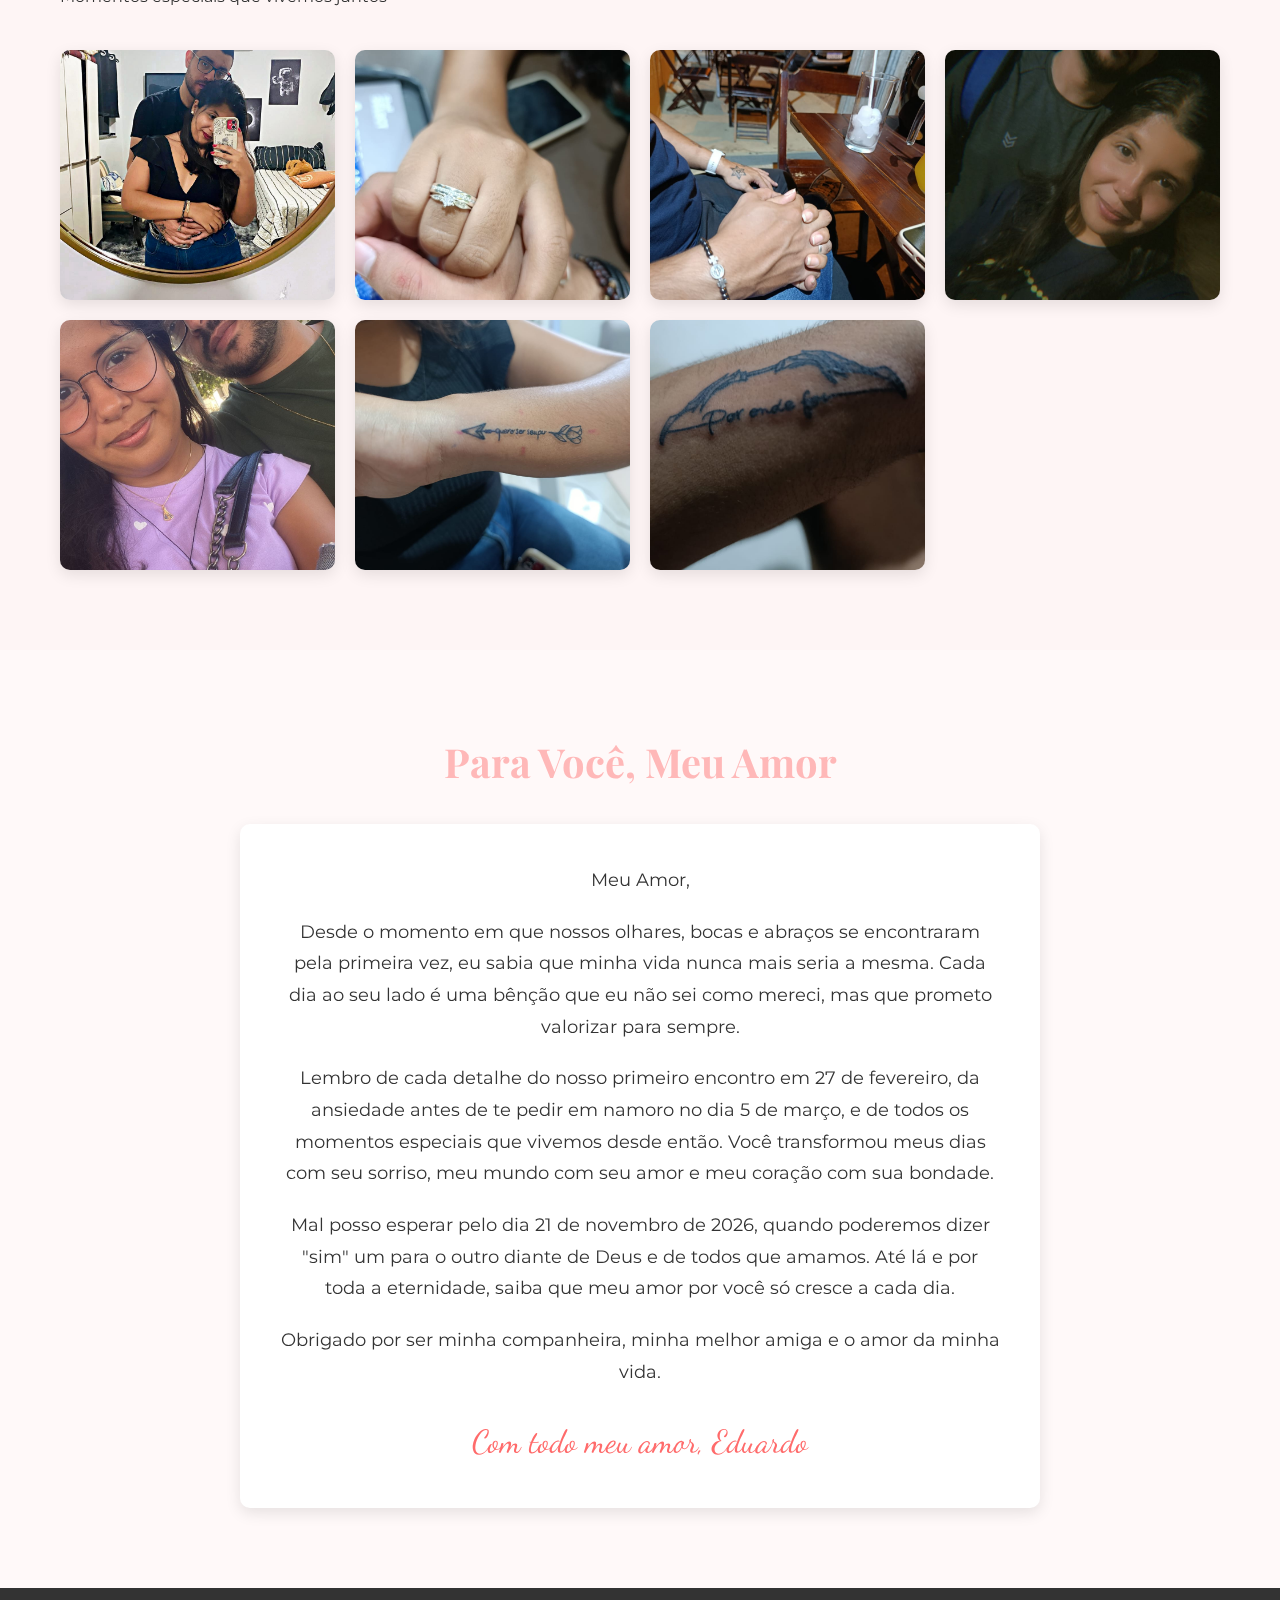
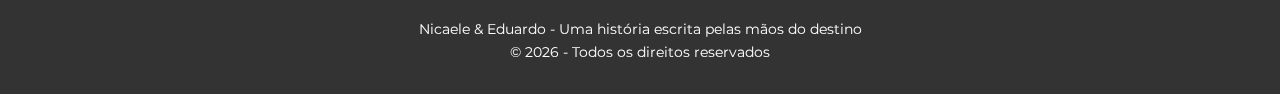
==== commit 70d73498: "jogo da velha" ====
--- a/index.html
+++ b/index.html
@@ -526,6 +526,10 @@
         <button class="game-button" onclick="window.location.href='memory-game.html'">
             Jogar Memória do Nosso Amor ♥
         </button>
+        <button class="game-button" onclick="window.location.href='jogo-da-velha.html'" 
+        style="background: linear-gradient(135deg, #fd79a8, #e84393)">
+    Jogo da Velha do Amor ❌⭕
+        </button>
     </section>
     
     <section class="gallery-section">
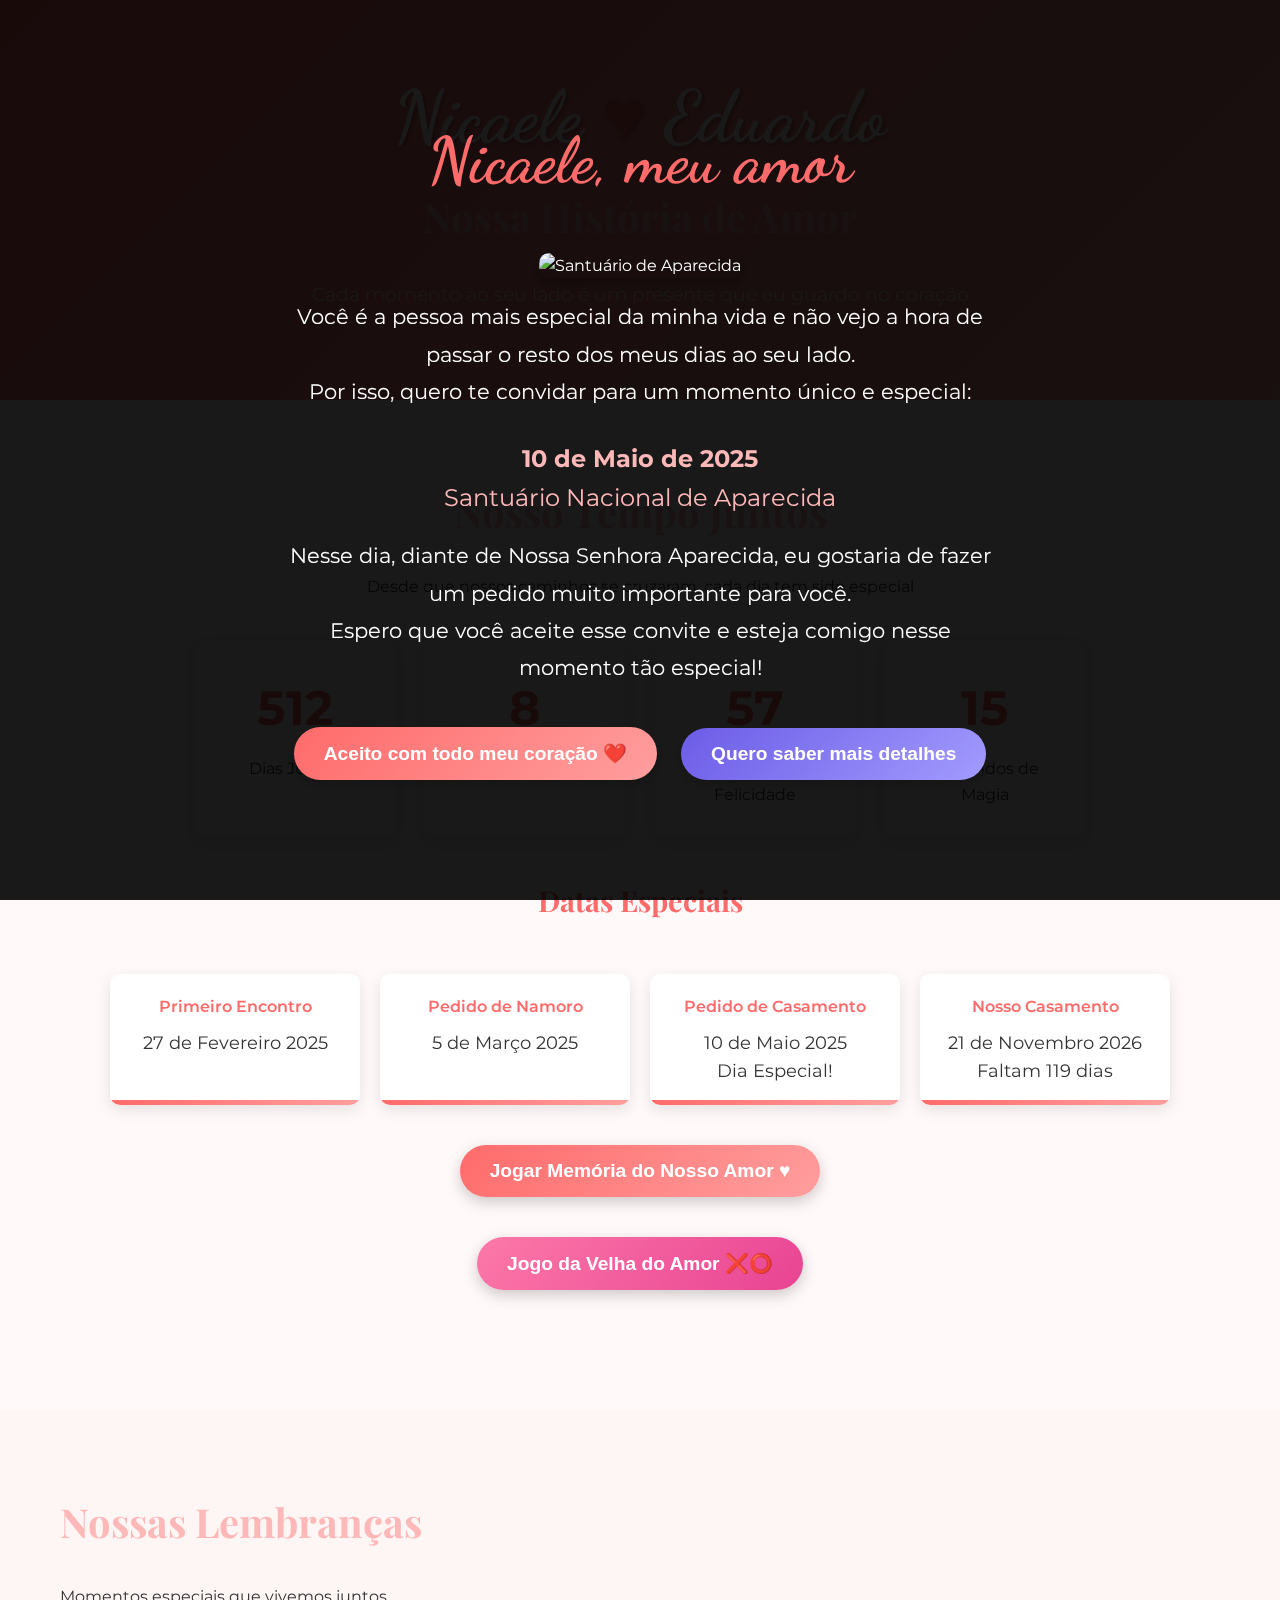
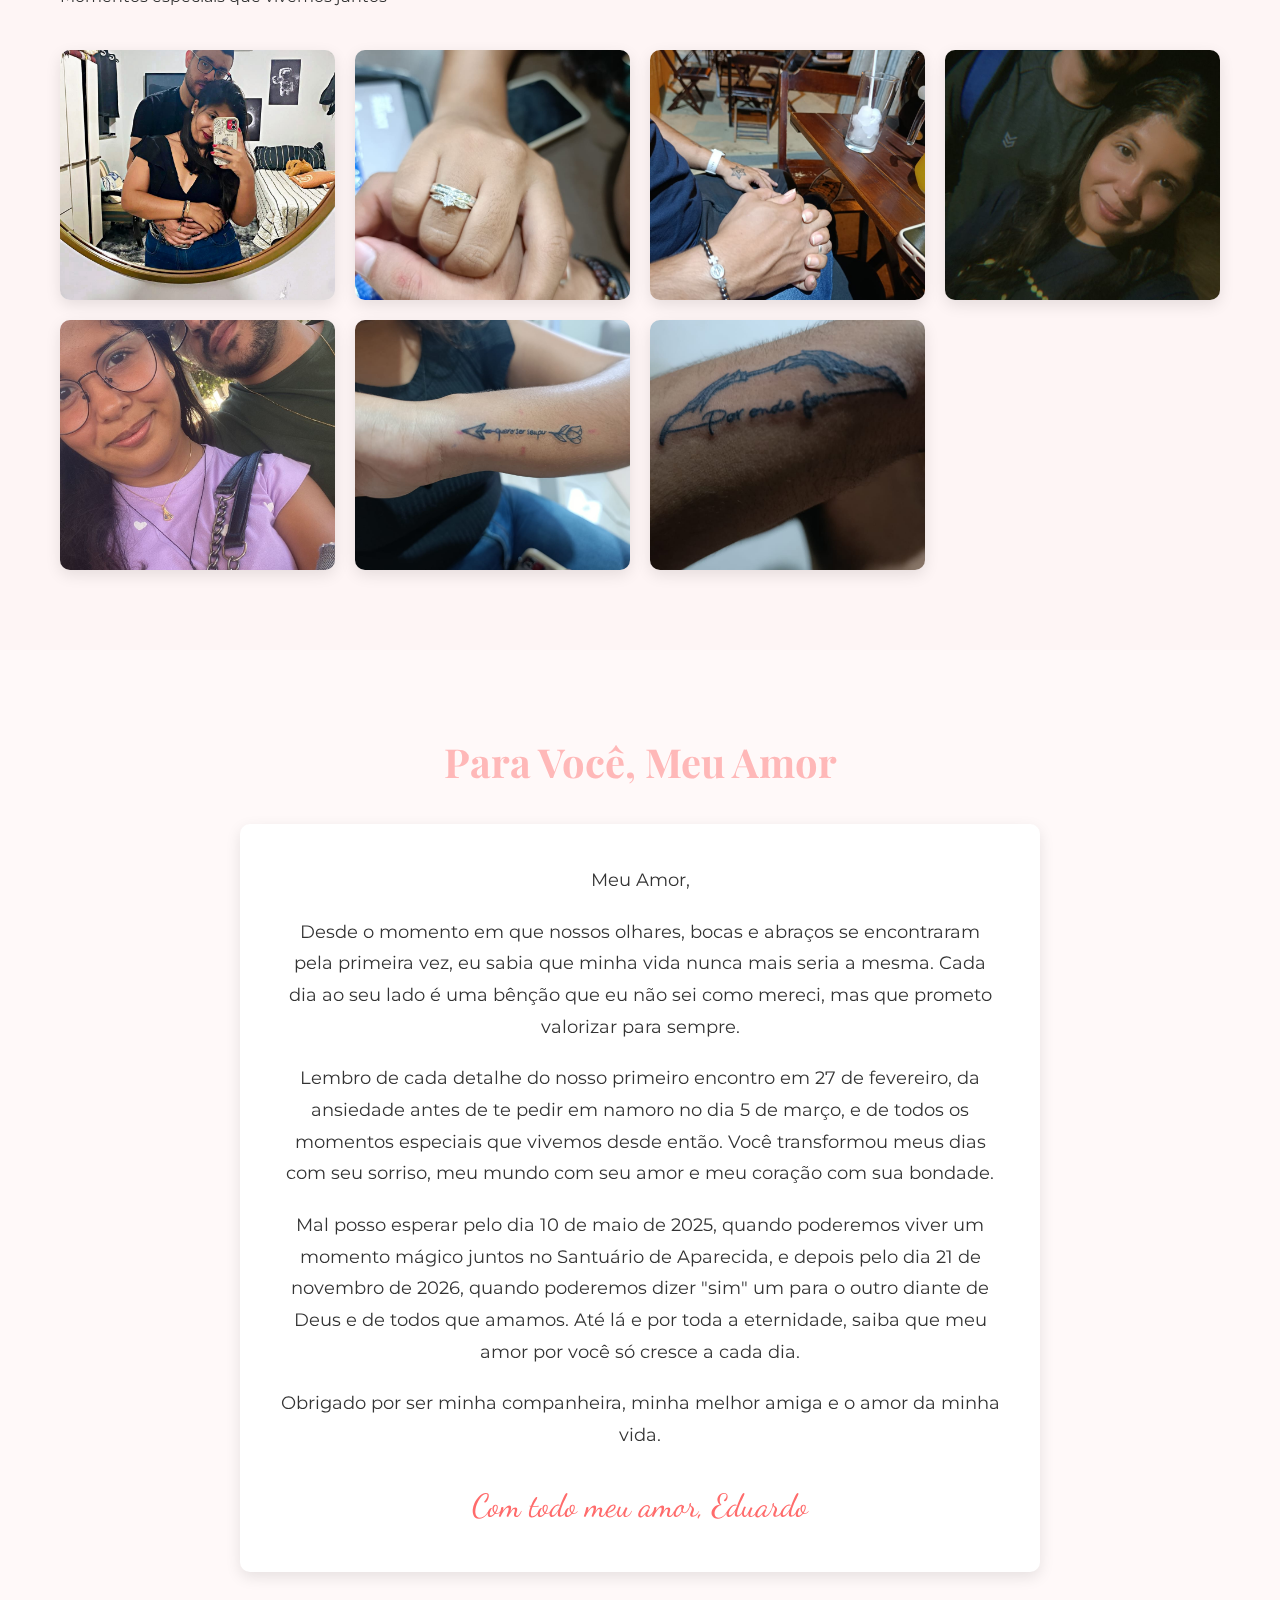
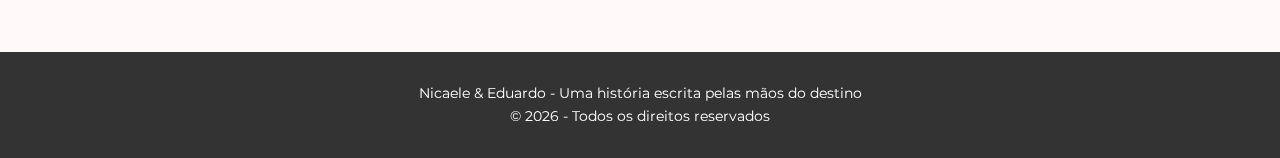
==== commit 2825be4b: "pedido" ====
--- a/index.html
+++ b/index.html
@@ -402,6 +402,79 @@
             color: var(--primary);
         }
         
+        /* Surprise Proposal Styles */
+        .proposal-surprise {
+            display: none;
+            position: fixed;
+            top: 0;
+            left: 0;
+            width: 100%;
+            height: 100%;
+            background-color: rgba(0, 0, 0, 0.9);
+            z-index: 2000;
+            justify-content: center;
+            align-items: center;
+            flex-direction: column;
+            text-align: center;
+            color: white;
+        }
+        
+        .proposal-surprise.active {
+            display: flex;
+        }
+        
+        .proposal-content {
+            max-width: 800px;
+            padding: 40px;
+            position: relative;
+            animation: fadeIn 1.5s;
+        }
+        
+        .proposal-title {
+            font-family: 'Dancing Script', cursive;
+            font-size: 4rem;
+            color: var(--primary);
+            margin-bottom: 20px;
+        }
+        
+        .proposal-text {
+            font-size: 1.3rem;
+            line-height: 1.8;
+            margin-bottom: 30px;
+        }
+        
+        .proposal-date {
+            font-size: 1.5rem;
+            color: var(--secondary);
+            margin: 20px 0;
+        }
+        
+        .proposal-button {
+            padding: 15px 30px;
+            background: linear-gradient(135deg, var(--primary), var(--accent));
+            color: white;
+            border: none;
+            border-radius: 50px;
+            font-size: 1.2rem;
+            font-weight: 600;
+            cursor: pointer;
+            box-shadow: 0 5px 15px rgba(0, 0, 0, 0.2);
+            transition: all 0.3s ease;
+            margin: 10px;
+        }
+        
+        .proposal-button:hover {
+            transform: translateY(-3px);
+            box-shadow: 0 8px 20px rgba(0, 0, 0, 0.3);
+        }
+        
+        .proposal-image {
+            max-width: 300px;
+            border-radius: 10px;
+            margin: 20px 0;
+            box-shadow: 0 5px 15px rgba(0, 0, 0, 0.3);
+        }
+        
         @keyframes float {
             0% {
                 transform: translateY(100vh) rotate(0deg);
@@ -419,6 +492,11 @@
             }
         }
         
+        @keyframes fadeIn {
+            from { opacity: 0; transform: translateY(20px); }
+            to { opacity: 1; transform: translateY(0); }
+        }
+        
         @media (max-width: 768px) {
             h1 {
                 font-size: 3rem;
@@ -451,15 +529,22 @@
                 top: 10px;
                 right: 15px;
             }
+            
+            .proposal-title {
+                font-size: 2.5rem;
+            }
+            
+            .proposal-text {
+                font-size: 1.1rem;
+            }
+            
+            .proposal-date {
+                font-size: 1.2rem;
+            }
         }
     </style>
 </head>
 <body>
-  <!-- <audio autoplay loop>
-    <source src="chemicalsdirect.co.za - Luan Santana - CERTEZA (Ao Vivo na Lua) (320 KBps).mp3" type="audio/mpeg">
-    Seu navegador não suporta o elemento de áudio.
-  </audio> -->
-
     <div class="floating-hearts" id="hearts-container"></div>
     
     <!-- Lightbox -->
@@ -470,6 +555,30 @@
             <img class="lightbox-img" id="lightbox-img" src="" alt="">
             <span class="next" id="next">&#10095;</span>
             <div class="lightbox-caption" id="lightbox-caption"></div>
+        </div>
+    </div>
+    
+    <!-- Surprise Proposal -->
+    <div class="proposal-surprise" id="proposal-surprise">
+        <div class="proposal-content">
+            <h2 class="proposal-title">Nicaele, meu amor</h2>
+            <img src="https://images.unsplash.com/photo-1518895949257-7621c3c786d7?ixlib=rb-1.2.1&auto=format&fit=crop&w=634&q=80" alt="Santuário de Aparecida" class="proposal-image">
+            <p class="proposal-text">
+                Você é a pessoa mais especial da minha vida e não vejo a hora de passar o resto dos meus dias ao seu lado.<br>
+                Por isso, quero te convidar para um momento único e especial:
+            </p>
+            <div class="proposal-date">
+                <strong>10 de Maio de 2025</strong><br>
+                Santuário Nacional de Aparecida
+            </div>
+            <p class="proposal-text">
+                Nesse dia, diante de Nossa Senhora Aparecida, eu gostaria de fazer um pedido muito importante para você.<br>
+                Espero que você aceite esse convite e esteja comigo nesse momento tão especial!
+            </p>
+            <div>
+                <button class="proposal-button" id="accept-proposal">Aceito com todo meu coração ❤️</button>
+                <button class="proposal-button" id="see-more" style="background: linear-gradient(135deg, #6c5ce7, #a29bfe)">Quero saber mais detalhes</button>
+            </div>
         </div>
     </div>
     
@@ -514,6 +623,11 @@
                 <div class="date-card">
                     <div class="date-title">Pedido de Namoro</div>
                     <div class="date">5 de Março 2025</div>
+                </div>
+                <div class="date-card">
+                    <div class="date-title">Pedido de Casamento</div>
+                    <div class="date">10 de Maio 2025</div>
+                    <div class="date" id="proposal-countdown"></div>
                 </div>
                 <div class="date-card">
                     <div class="date-title">Nosso Casamento</div>
@@ -581,7 +695,7 @@
                 
                 <p>Lembro de cada detalhe do nosso primeiro encontro em 27 de fevereiro, da ansiedade antes de te pedir em namoro no dia 5 de março, e de todos os momentos especiais que vivemos desde então. Você transformou meus dias com seu sorriso, meu mundo com seu amor e meu coração com sua bondade.</p>
                 
-                <p>Mal posso esperar pelo dia 21 de novembro de 2026, quando poderemos dizer "sim" um para o outro diante de Deus e de todos que amamos. Até lá e por toda a eternidade, saiba que meu amor por você só cresce a cada dia.</p>
+                <p>Mal posso esperar pelo dia 10 de maio de 2025, quando poderemos viver um momento mágico juntos no Santuário de Aparecida, e depois pelo dia 21 de novembro de 2026, quando poderemos dizer "sim" um para o outro diante de Deus e de todos que amamos. Até lá e por toda a eternidade, saiba que meu amor por você só cresce a cada dia.</p>
                 
                 <p>Obrigado por ser minha companheira, minha melhor amiga e o amor da minha vida.</p>
                 
@@ -601,7 +715,45 @@
         // Configuração das datas importantes
         const firstMeetDate = new Date('2025-02-27');
         const relationshipDate = new Date('2025-03-05');
+        const proposalDate = new Date('2025-05-10');
         const weddingDate = new Date('2026-11-21');
+        
+        // Verifica se é dia do pedido de casamento ou depois
+        function checkProposalDate() {
+            const now = new Date();
+            if (now >= proposalDate) {
+                // Se já passou da data do pedido, mostra a surpresa
+                showProposalSurprise();
+            } else {
+                // Se ainda não chegou, mostra um alerta no dia 10 de maio
+                const timeToProposal = proposalDate - now;
+                const daysToProposal = Math.floor(timeToProposal / (1000 * 60 * 60 * 24));
+                
+                if (daysToProposal === 0) {
+                    // É dia 10 de maio!
+                    showProposalSurprise();
+                }
+            }
+        }
+        
+        // Mostra a surpresa do pedido de casamento
+        function showProposalSurprise() {
+            const proposal = document.getElementById('proposal-surprise');
+            proposal.classList.add('active');
+            document.body.style.overflow = 'hidden';
+            
+            // Cria muitos corações para celebrar
+            for (let i = 0; i < 50; i++) {
+                createHearts();
+            }
+        }
+        
+        // Esconde a surpresa do pedido de casamento
+        function hideProposalSurprise() {
+            const proposal = document.getElementById('proposal-surprise');
+            proposal.classList.remove('active');
+            document.body.style.overflow = 'auto';
+        }
         
         // Atualiza o contador de tempo juntos
         function updateCounters() {
@@ -619,6 +771,15 @@
             document.getElementById('hours-together').textContent = hours;
             document.getElementById('minutes-together').textContent = minutes;
             document.getElementById('seconds-together').textContent = seconds;
+            
+            // Contagem regressiva para o pedido de casamento
+            const timeToProposal = proposalDate - now;
+            if (timeToProposal > 0) {
+                const proposalDays = Math.floor(timeToProposal / (1000 * 60 * 60 * 24));
+                document.getElementById('proposal-countdown').textContent = `Faltam ${proposalDays} dias`;
+            } else {
+                document.getElementById('proposal-countdown').textContent = `Dia Especial!`;
+            }
             
             // Contagem regressiva para o casamento
             const timeToWedding = weddingDate - now;
@@ -659,6 +820,9 @@
         
         // Cria corações periodicamente
         setInterval(createHearts, 300);
+        
+        // Verifica se é dia do pedido de casamento
+        checkProposalDate();
         
         // Lightbox functionality
         const lightbox = document.getElementById('lightbox');
@@ -731,6 +895,17 @@
             lightboxImg.src = currentImage.src;
             lightboxCaption.textContent = currentImage.getAttribute('data-caption') || currentImage.alt;
         }
+        
+        // Proposal surprise buttons
+        document.getElementById('accept-proposal').addEventListener('click', () => {
+            alert('Eu te amo mais que tudo neste mundo! ❤️ Vamos viver esse momento mágico juntos!');
+            hideProposalSurprise();
+        });
+        
+        document.getElementById('see-more').addEventListener('click', () => {
+            alert('Vamos passar o dia em Aparecida do Norte. Prepare-se para uma surpresa especial às 16h no Santuário Nacional! ❤️');
+            hideProposalSurprise();
+        });
     </script>
 </body>
 </html>